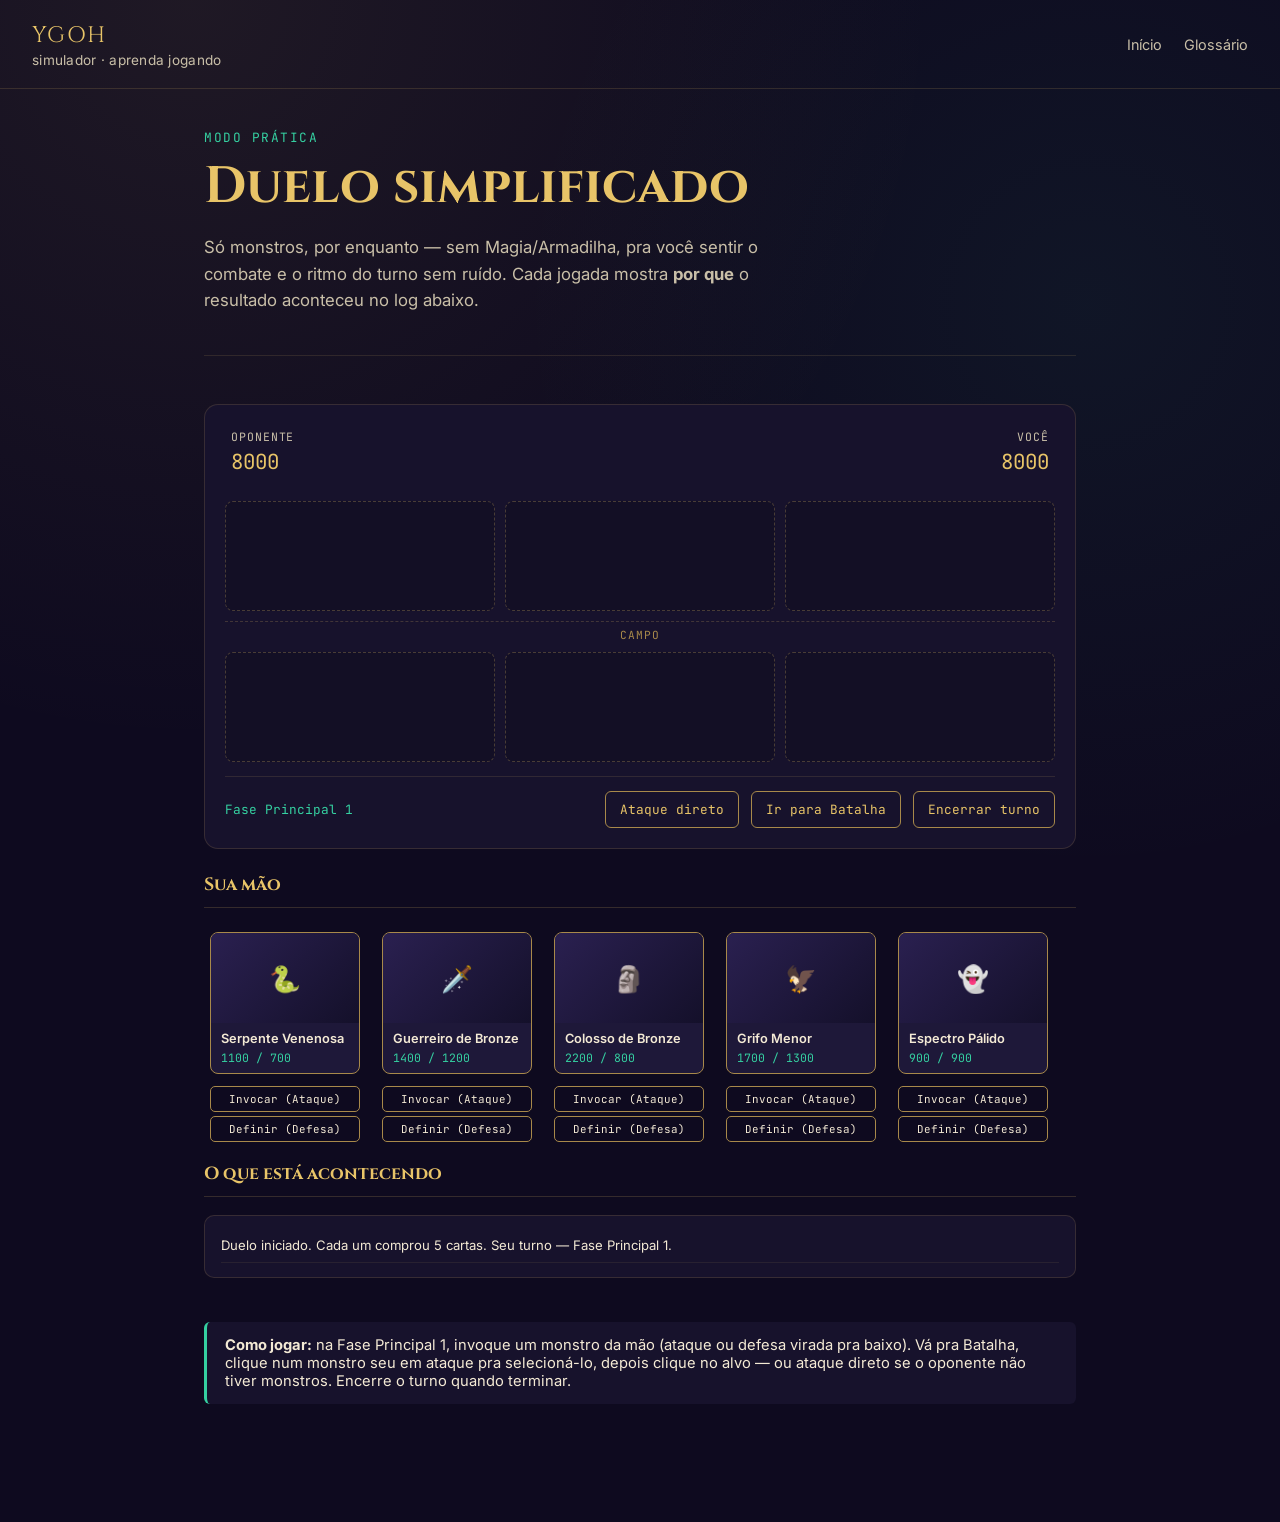
==== simulador.html @ 4f19a4cc "Add files via upload" ====
<!DOCTYPE html>
<html lang="pt-BR">
<head>
<meta charset="UTF-8" />
<meta name="viewport" content="width=device-width, initial-scale=1.0" />
<title>Simulador de Duelo — YGOH</title>
<link rel="preconnect" href="https://fonts.googleapis.com">
<link href="https://fonts.googleapis.com/css2?family=Cinzel:wght@500;600&family=Inter:wght@400;500;600&family=JetBrains+Mono:wght@400;500&display=swap" rel="stylesheet">
<link rel="stylesheet" href="style.css" />
</head>
<body>

<header class="site">
  <div class="brand">YGOH<span>simulador · aprenda jogando</span></div>
  <nav class="crumbs">
    <a href="index.html">Início</a>
    <a href="simbolos.html">Glossário</a>
  </nav>
</header>

<main>
  <section class="hero" style="padding-top:0; padding-bottom:24px;">
    <div class="eyebrow">Modo prática</div>
    <h1>Duelo simplificado</h1>
    <p>Só monstros, por enquanto — sem Magia/Armadilha, pra você sentir o combate e o ritmo do turno sem ruído. Cada jogada mostra <strong>por que</strong> o resultado aconteceu no log abaixo.</p>
  </section>

  <div class="tabuleiro">
    <div class="barra-lp">
      <div class="lado">
        <span class="rotulo">Oponente</span>
        <span class="valor" id="lp-ia">8000</span>
      </div>
      <div class="lado dir">
        <span class="rotulo">Você</span>
        <span class="valor" id="lp-jogador">8000</span>
      </div>
    </div>

    <div class="campo-linha" id="campo-ia"></div>
    <div class="divisor-campo">campo</div>
    <div class="campo-linha" id="campo-jogador"></div>

    <div id="aviso-alvo">
      Monstro selecionado. Clique num monstro do oponente pra atacar, ou use "Ataque direto" se o campo dele estiver vazio.
    </div>

    <div class="controles-turno">
      <span class="fase-label" id="fase-atual">Fase Principal 1</span>
      <button id="btn-ataque-direto">Ataque direto</button>
      <button id="btn-batalha">Ir para Batalha</button>
      <button id="btn-encerrar">Encerrar turno</button>
    </div>
  </div>

  <section class="secao" style="margin-bottom:20px;">
    <h2 style="font-size:1.1rem;">Sua mão</h2>
    <div class="mao-linha" id="mao-jogador"></div>
  </section>

  <section class="secao">
    <h2 style="font-size:1.1rem;">O que está acontecendo</h2>
    <div class="painel-log" id="log"></div>
  </section>

  <div class="callout">
    <strong>Como jogar:</strong> na Fase Principal 1, invoque um monstro da mão (ataque ou defesa virada pra baixo). Vá pra Batalha, clique num monstro seu em ataque pra selecioná-lo, depois clique no alvo — ou ataque direto se o oponente não tiver monstros. Encerre o turno quando terminar.
  </div>
</main>

<div id="overlay-fim">
  <h2 id="overlay-msg"></h2>
  <button id="btn-reiniciar">Jogar de novo</button>
</div>

<script src="simulador.js"></script>
</body>
</html>
---- style.css ----
/* ===========================================================
   YGOH — Aprenda Yu-Gi-Oh do zero
   Paleta: vazio noturno + ouro de tabuleta + toque de esmeralda
   =========================================================== */

:root {
  --void: #0e0a1f;
  --void-panel: #17122c;
  --void-panel-2: #1e1839;
  --gold: #e8c468;
  --gold-dim: #a8894a;
  --parchment: #f4ead5;
  --parchment-dim: #c9bfa8;
  --emerald: #35d0a1;
  --danger: #e8636b;

  --font-display: "Cinzel", "Georgia", serif;
  --font-body: "Inter", system-ui, sans-serif;
  --font-mono: "JetBrains Mono", ui-monospace, monospace;

  --radius: 10px;
}

* { box-sizing: border-box; }

html, body {
  margin: 0;
  padding: 0;
  background: var(--void);
  color: var(--parchment);
  font-family: var(--font-body);
  scroll-behavior: smooth;
}

body {
  background-image:
    radial-gradient(circle at 15% 0%, rgba(232, 196, 104, 0.08), transparent 40%),
    radial-gradient(circle at 85% 20%, rgba(53, 208, 161, 0.06), transparent 35%);
  min-height: 100vh;
}

a { color: inherit; text-decoration: none; }

/* ---------- topo ---------- */
header.site {
  display: flex;
  align-items: center;
  justify-content: space-between;
  padding: 20px 32px;
  border-bottom: 1px solid rgba(232, 196, 104, 0.15);
}

header.site .brand {
  font-family: var(--font-display);
  font-size: 1.4rem;
  letter-spacing: 0.06em;
  color: var(--gold);
}

header.site .brand span {
  color: var(--parchment-dim);
  font-size: 0.85rem;
  display: block;
  font-family: var(--font-body);
  letter-spacing: 0.02em;
  margin-top: 2px;
}

nav.crumbs a {
  color: var(--parchment-dim);
  font-size: 0.9rem;
  margin-left: 18px;
  transition: color 0.2s;
}
nav.crumbs a:hover, nav.crumbs a.active { color: var(--gold); }

main { max-width: 920px; margin: 0 auto; padding: 40px 24px 100px; }

/* ---------- hero ---------- */
.hero {
  text-align: left;
  padding: 40px 0 56px;
  border-bottom: 1px solid rgba(232, 196, 104, 0.12);
  margin-bottom: 48px;
}

.hero .eyebrow {
  font-family: var(--font-mono);
  color: var(--emerald);
  font-size: 0.8rem;
  letter-spacing: 0.12em;
  text-transform: uppercase;
}

.hero h1 {
  font-family: var(--font-display);
  font-size: clamp(2rem, 5vw, 3.2rem);
  color: var(--gold);
  margin: 12px 0 16px;
  line-height: 1.15;
}

.hero p {
  color: var(--parchment-dim);
  font-size: 1.05rem;
  max-width: 56ch;
  line-height: 1.6;
}

/* ---------- trilha (numerada de propósito: é uma sequência real) ---------- */
.trilha {
  display: flex;
  flex-direction: column;
  gap: 14px;
}

.trilha-item {
  display: grid;
  grid-template-columns: 56px 1fr auto;
  align-items: center;
  gap: 20px;
  padding: 18px 20px;
  background: var(--void-panel);
  border: 1px solid rgba(232, 196, 104, 0.14);
  border-radius: var(--radius);
  transition: border-color 0.2s, transform 0.15s;
}

.trilha-item:hover {
  border-color: var(--gold);
  transform: translateX(4px);
}

.trilha-item .num {
  font-family: var(--font-display);
  font-size: 1.6rem;
  color: var(--gold-dim);
}

.trilha-item.done .num { color: var(--emerald); }

.trilha-item .info h3 {
  margin: 0 0 4px;
  font-size: 1.05rem;
  color: var(--parchment);
}

.trilha-item .info p {
  margin: 0;
  font-size: 0.88rem;
  color: var(--parchment-dim);
}

.trilha-item .status {
  font-family: var(--font-mono);
  font-size: 0.75rem;
  color: var(--parchment-dim);
  white-space: nowrap;
}

.trilha-item.done .status { color: var(--emerald); }

/* ---------- carta oráculo (componente-assinatura) ---------- */
.oraculo {
  perspective: 1200px;
  cursor: pointer;
  margin: 20px 0;
}

.oraculo-inner {
  position: relative;
  min-height: 190px;
  transform-style: preserve-3d;
  transition: transform 0.55s cubic-bezier(.2,.7,.3,1);
  border-radius: 14px;
}

.oraculo.flipped .oraculo-inner { transform: rotateY(180deg); }

.oraculo-face {
  position: absolute;
  inset: 0;
  backface-visibility: hidden;
  border-radius: 14px;
  padding: 22px 24px;
  border: 1.5px solid var(--gold-dim);
  background: linear-gradient(160deg, var(--void-panel-2), var(--void-panel));
  display: flex;
  flex-direction: column;
  justify-content: center;
}

.oraculo-face.front { }
.oraculo-face.back { transform: rotateY(180deg); }

.oraculo-face .tag {
  font-family: var(--font-mono);
  font-size: 0.72rem;
  color: var(--emerald);
  text-transform: uppercase;
  letter-spacing: 0.1em;
  margin-bottom: 8px;
}

.oraculo-face h3 {
  font-family: var(--font-display);
  color: var(--gold);
  margin: 0 0 8px;
  font-size: 1.25rem;
}

.oraculo-face p {
  margin: 0;
  color: var(--parchment-dim);
  line-height: 1.55;
  font-size: 0.95rem;
}

.oraculo-hint {
  font-family: var(--font-mono);
  font-size: 0.72rem;
  color: var(--gold-dim);
  margin-top: 10px;
}

/* ---------- carta de jogo (mini) ---------- */
.carta-mini {
  display: inline-flex;
  flex-direction: column;
  width: 150px;
  border: 1.5px solid var(--gold-dim);
  border-radius: 8px;
  background: var(--void-panel-2);
  overflow: hidden;
  margin: 6px;
  vertical-align: top;
}

.carta-mini .img {
  height: 90px;
  background: linear-gradient(135deg, #2a2050, #14102a);
  display: flex;
  align-items: center;
  justify-content: center;
  font-size: 1.6rem;
}

.carta-mini .corpo { padding: 8px 10px; }

.carta-mini .nome {
  font-size: 0.8rem;
  color: var(--parchment);
  font-weight: 600;
  margin-bottom: 4px;
}

.carta-mini .stats {
  font-family: var(--font-mono);
  font-size: 0.72rem;
  color: var(--emerald);
}

/* ---------- blocos de conteúdo ---------- */
.secao { margin-bottom: 44px; }

.secao h2 {
  font-family: var(--font-display);
  color: var(--gold);
  font-size: 1.5rem;
  border-bottom: 1px solid rgba(232, 196, 104, 0.18);
  padding-bottom: 10px;
  margin-bottom: 18px;
}

.secao p, .secao li {
  line-height: 1.7;
  color: var(--parchment-dim);
  font-size: 0.98rem;
}

.secao strong { color: var(--parchment); }

.callout {
  background: var(--void-panel);
  border-left: 3px solid var(--emerald);
  padding: 14px 18px;
  border-radius: 6px;
  margin: 18px 0;
  font-size: 0.92rem;
}

.grid-2 {
  display: grid;
  grid-template-columns: 1fr 1fr;
  gap: 16px;
}

@media (max-width: 640px) {
  .grid-2 { grid-template-columns: 1fr; }
  .trilha-item { grid-template-columns: 40px 1fr; }
  .trilha-item .status { grid-column: 2; }
}

/* ---------- simulador de duelo ---------- */

.tabuleiro {
  background: var(--void-panel);
  border: 1px solid rgba(232, 196, 104, 0.15);
  border-radius: 14px;
  padding: 20px;
  margin-bottom: 24px;
}

.barra-lp {
  display: flex;
  justify-content: space-between;
  align-items: center;
  font-family: var(--font-mono);
  font-size: 0.85rem;
  padding: 4px 6px 16px;
}

.barra-lp .lado { display: flex; flex-direction: column; gap: 4px; }
.barra-lp .lado.dir { align-items: flex-end; }
.barra-lp .rotulo { color: var(--parchment-dim); font-size: 0.72rem; letter-spacing: 0.08em; text-transform: uppercase; }
.barra-lp .valor { font-size: 1.3rem; color: var(--gold); }
.barra-lp .valor.baixo { color: var(--danger); }

.campo-linha {
  display: grid;
  grid-template-columns: repeat(3, 1fr);
  gap: 10px;
  margin: 10px 0;
}

.zona {
  min-height: 110px;
  border: 1px dashed rgba(232, 196, 104, 0.25);
  border-radius: 8px;
  display: flex;
  align-items: center;
  justify-content: center;
  background: rgba(0,0,0,0.15);
}

.zona.ocupada { border-style: solid; border-color: var(--gold-dim); background: var(--void-panel-2); }
.zona.clicavel { cursor: pointer; border-color: var(--emerald); box-shadow: 0 0 0 1px var(--emerald) inset; }
.zona.clicavel:hover { background: rgba(53, 208, 161, 0.08); }

.carta-campo { text-align: center; padding: 8px; width: 100%; }
.carta-campo .icone { font-size: 1.6rem; }
.carta-campo .verso { font-size: 1.8rem; color: var(--gold-dim); }
.carta-campo .nome { font-size: 0.78rem; color: var(--parchment); margin-top: 2px; }
.carta-campo .stats { font-family: var(--font-mono); font-size: 0.72rem; color: var(--emerald); }
.carta-campo .pos-tag { font-size: 0.65rem; color: var(--parchment-dim); text-transform: uppercase; letter-spacing: 0.05em; margin-top: 2px; }

.divisor-campo {
  text-align: center;
  font-family: var(--font-mono);
  font-size: 0.7rem;
  color: var(--gold-dim);
  letter-spacing: 0.1em;
  text-transform: uppercase;
  margin: 6px 0;
  border-top: 1px dashed rgba(232, 196, 104, 0.2);
  padding-top: 6px;
}

.controles-turno {
  display: flex;
  align-items: center;
  gap: 12px;
  flex-wrap: wrap;
  margin-top: 14px;
  padding-top: 14px;
  border-top: 1px solid rgba(232, 196, 104, 0.12);
}

.controles-turno .fase-label {
  font-family: var(--font-mono);
  font-size: 0.8rem;
  color: var(--emerald);
  margin-right: auto;
}

.controles-turno button {
  font-family: var(--font-mono);
  font-size: 0.8rem;
  background: transparent;
  color: var(--gold);
  border: 1px solid var(--gold-dim);
  border-radius: 6px;
  padding: 9px 14px;
  cursor: pointer;
  transition: background 0.2s;
}
.controles-turno button:hover:not(:disabled) { background: rgba(232, 196, 104, 0.1); }
.controles-turno button:disabled { opacity: 0.35; cursor: not-allowed; }

#aviso-alvo {
  display: none;
  font-size: 0.82rem;
  color: var(--emerald);
  background: rgba(53, 208, 161, 0.08);
  border: 1px solid rgba(53, 208, 161, 0.3);
  padding: 8px 12px;
  border-radius: 6px;
  margin-top: 10px;
}

.mao-linha {
  display: flex;
  gap: 10px;
  flex-wrap: wrap;
  margin-top: 8px;
}

.carta-mao { display: flex; flex-direction: column; align-items: center; }
.acoes-mao { display: flex; flex-direction: column; gap: 4px; margin-top: 6px; width: 150px; }
.acoes-mao button {
  font-size: 0.68rem;
  font-family: var(--font-mono);
  background: transparent;
  border: 1px solid var(--gold-dim);
  color: var(--parchment);
  border-radius: 5px;
  padding: 5px;
  cursor: pointer;
}
.acoes-mao button:hover:not(:disabled) { border-color: var(--gold); color: var(--gold); }
.acoes-mao button:disabled { opacity: 0.3; cursor: not-allowed; }

.painel-log {
  background: var(--void-panel);
  border: 1px solid rgba(232, 196, 104, 0.15);
  border-radius: 10px;
  padding: 14px 16px;
  max-height: 220px;
  overflow-y: auto;
  font-size: 0.82rem;
}

.log-linha {
  padding: 6px 0;
  border-bottom: 1px solid rgba(232, 196, 104, 0.08);
  color: var(--parchment-dim);
  line-height: 1.5;
}
.log-linha:first-child { color: var(--parchment); }

#overlay-fim {
  display: none;
  position: fixed;
  inset: 0;
  background: rgba(14, 10, 31, 0.9);
  align-items: center;
  justify-content: center;
  flex-direction: column;
  z-index: 50;
  text-align: center;
  gap: 16px;
}

#overlay-fim h2 {
  font-family: var(--font-display);
  color: var(--gold);
  font-size: 2rem;
}

#overlay-fim button {
  font-family: var(--font-mono);
  background: var(--gold);
  color: var(--void);
  border: none;
  padding: 12px 20px;
  border-radius: 6px;
  cursor: pointer;
  font-weight: 600;
}

/* ---------- navegação inferior ---------- */
.prox-nav {
  display: flex;
  justify-content: space-between;
  margin-top: 56px;
  padding-top: 24px;
  border-top: 1px solid rgba(232, 196, 104, 0.15);
}

.prox-nav a {
  font-family: var(--font-mono);
  font-size: 0.85rem;
  color: var(--gold);
  border: 1px solid var(--gold-dim);
  padding: 10px 16px;
  border-radius: 6px;
  transition: background 0.2s;
}
.prox-nav a:hover { background: rgba(232, 196, 104, 0.1); }

/* acessibilidade: foco visível */
a:focus-visible, .oraculo:focus-visible, button:focus-visible {
  outline: 2px solid var(--emerald);
  outline-offset: 3px;
}

@media (prefers-reduced-motion: reduce) {
  * { transition: none !important; animation: none !important; }
}
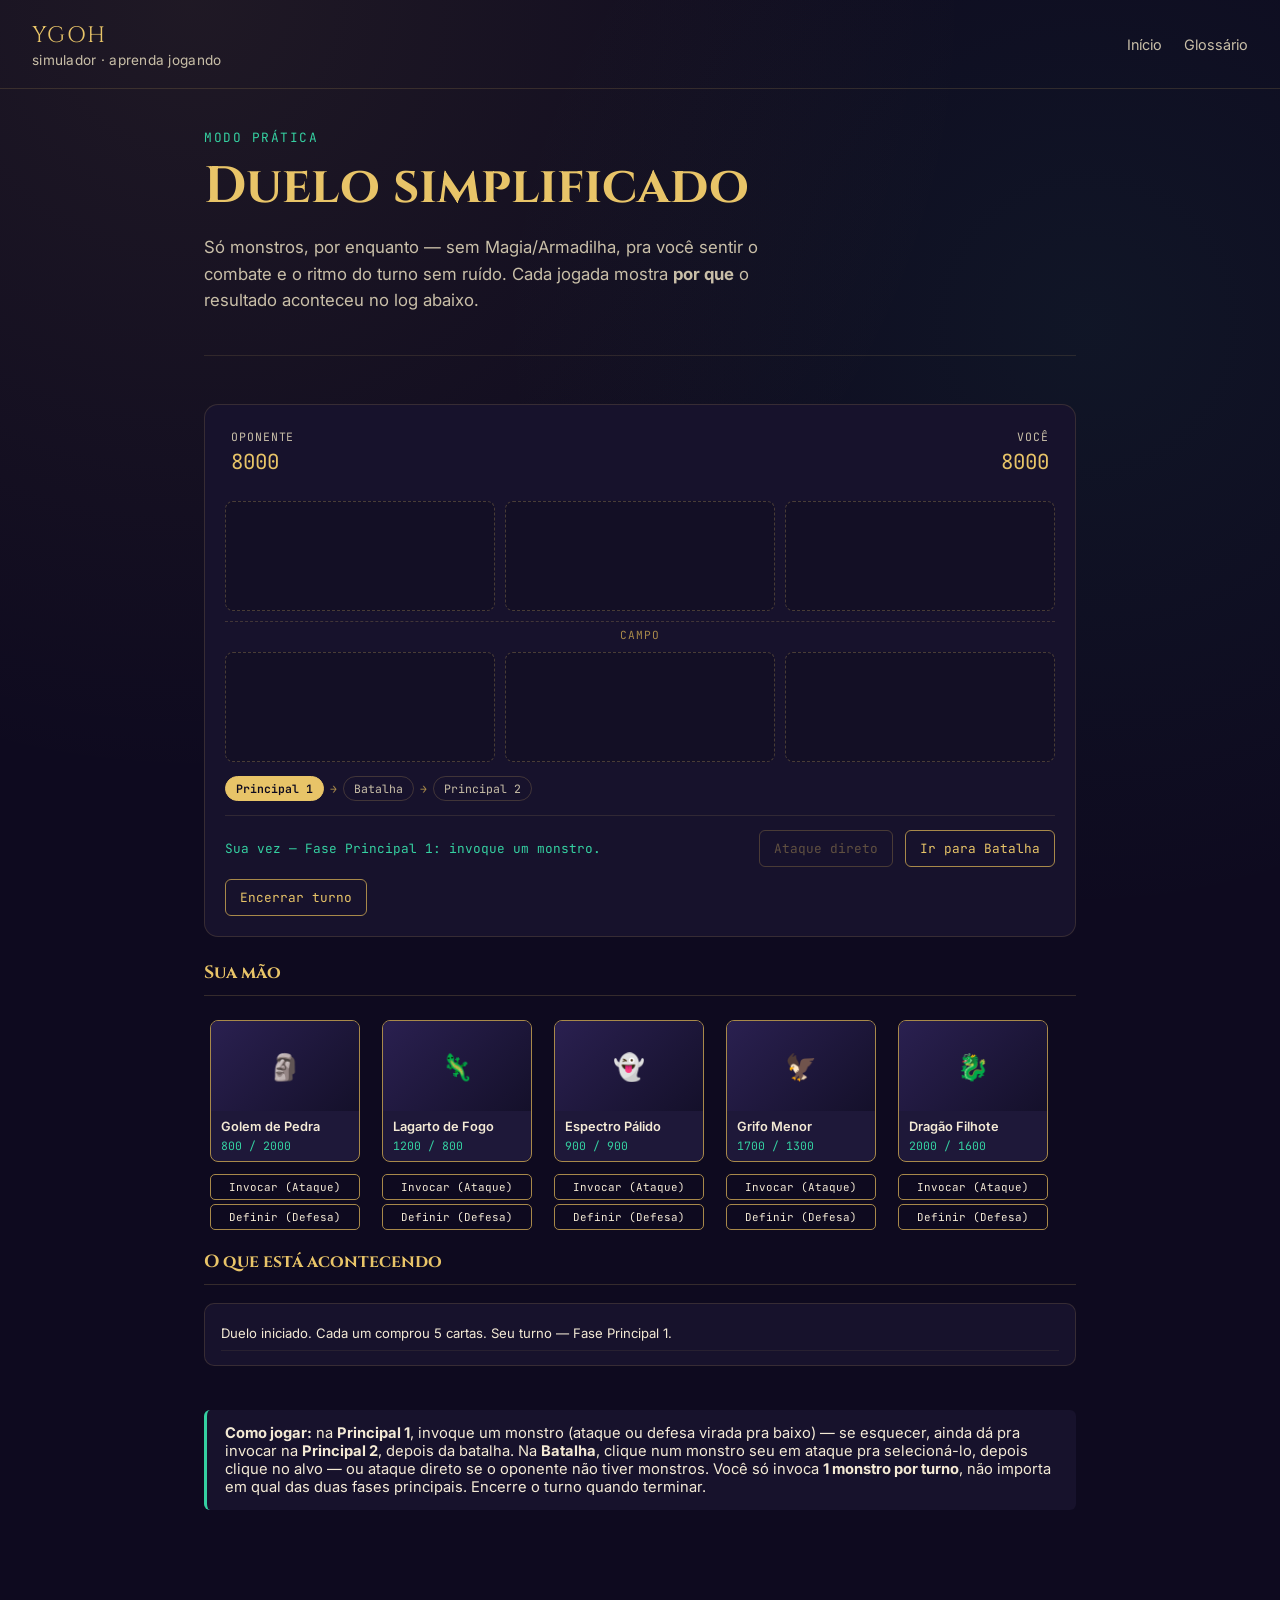
==== commit 9b7674dc: "Add files via upload" ====
--- a/simulador.html
+++ b/simulador.html
@@ -45,10 +45,13 @@
       Monstro selecionado. Clique num monstro do oponente pra atacar, ou use "Ataque direto" se o campo dele estiver vazio.
     </div>
 
+    <div class="stepper" id="stepper"></div>
+
     <div class="controles-turno">
       <span class="fase-label" id="fase-atual">Fase Principal 1</span>
-      <button id="btn-ataque-direto">Ataque direto</button>
+      <button id="btn-ataque-direto" title="Selecione um monstro primeiro">Ataque direto</button>
       <button id="btn-batalha">Ir para Batalha</button>
+      <button id="btn-main2">Ir para Principal 2</button>
       <button id="btn-encerrar">Encerrar turno</button>
     </div>
   </div>
@@ -56,6 +59,7 @@
   <section class="secao" style="margin-bottom:20px;">
     <h2 style="font-size:1.1rem;">Sua mão</h2>
     <div class="mao-linha" id="mao-jogador"></div>
+    <div id="motivo-mao" style="font-size:0.78rem; color:var(--parchment-dim); margin-top:8px; font-family:var(--font-mono);"></div>
   </section>
 
   <section class="secao">
@@ -64,7 +68,7 @@
   </section>
 
   <div class="callout">
-    <strong>Como jogar:</strong> na Fase Principal 1, invoque um monstro da mão (ataque ou defesa virada pra baixo). Vá pra Batalha, clique num monstro seu em ataque pra selecioná-lo, depois clique no alvo — ou ataque direto se o oponente não tiver monstros. Encerre o turno quando terminar.
+    <strong>Como jogar:</strong> na <strong>Principal 1</strong>, invoque um monstro (ataque ou defesa virada pra baixo) — se esquecer, ainda dá pra invocar na <strong>Principal 2</strong>, depois da batalha. Na <strong>Batalha</strong>, clique num monstro seu em ataque pra selecioná-lo, depois clique no alvo — ou ataque direto se o oponente não tiver monstros. Você só invoca <strong>1 monstro por turno</strong>, não importa em qual das duas fases principais. Encerre o turno quando terminar.
   </div>
 </main>
 
--- a/style.css
+++ b/style.css
@@ -366,6 +366,27 @@
   padding-top: 6px;
 }
 
+.stepper {
+  display: flex;
+  align-items: center;
+  gap: 6px;
+  margin-top: 14px;
+  font-family: var(--font-mono);
+  font-size: 0.72rem;
+  flex-wrap: wrap;
+}
+
+.stepper .passo {
+  padding: 4px 10px;
+  border-radius: 20px;
+  border: 1px solid rgba(232, 196, 104, 0.2);
+  color: var(--parchment-dim);
+}
+
+.stepper .passo.feito { color: var(--emerald); border-color: rgba(53, 208, 161, 0.4); }
+.stepper .passo.ativo { color: var(--void); background: var(--gold); border-color: var(--gold); font-weight: 600; }
+.stepper .seta { color: var(--gold-dim); }
+
 .controles-turno {
   display: flex;
   align-items: center;
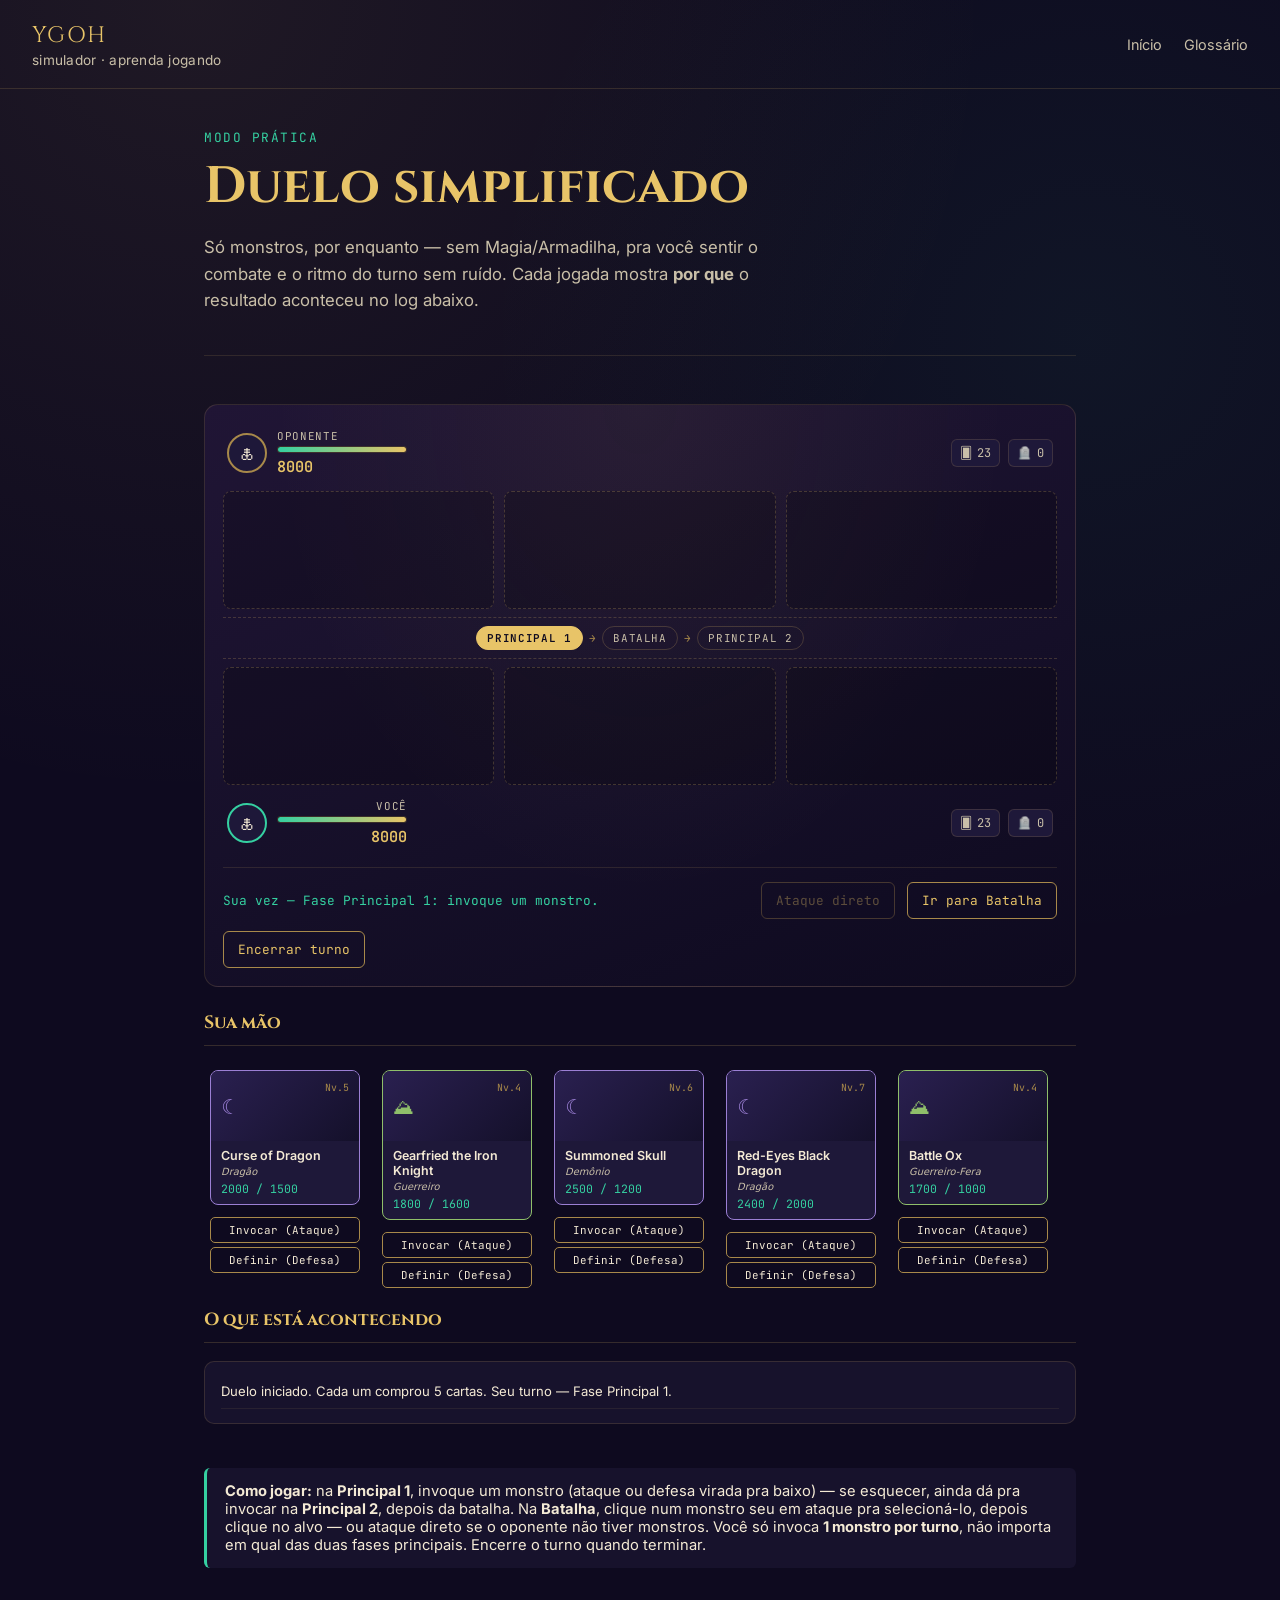
==== commit dd7e106c: "Add files via upload" ====
--- a/simulador.html
+++ b/simulador.html
@@ -26,26 +26,43 @@
   </section>
 
   <div class="tabuleiro">
-    <div class="barra-lp">
-      <div class="lado">
-        <span class="rotulo">Oponente</span>
-        <span class="valor" id="lp-ia">8000</span>
+    <div class="linha-duelista">
+      <div class="duelista">
+        <div class="avatar-duelista ia">🜏</div>
+        <div class="info-duelista">
+          <span class="rotulo">Oponente</span>
+          <div class="barra-lp-container"><div class="barra-lp-fill" id="lp-barra-ia"></div></div>
+          <span class="valor-lp" id="lp-ia">8000</span>
+        </div>
       </div>
-      <div class="lado dir">
-        <span class="rotulo">Você</span>
-        <span class="valor" id="lp-jogador">8000</span>
+      <div class="pilhas">
+        <div class="pilha" title="Deck">🂠<span id="deck-ia">20</span></div>
+        <div class="pilha" title="Cemitério">🪦<span id="cemiterio-ia">0</span></div>
       </div>
     </div>
 
     <div class="campo-linha" id="campo-ia"></div>
-    <div class="divisor-campo">campo</div>
+    <div class="divisor-campo" id="stepper"></div>
     <div class="campo-linha" id="campo-jogador"></div>
+
+    <div class="linha-duelista inverte">
+      <div class="pilhas">
+        <div class="pilha" title="Deck">🂠<span id="deck-jogador">20</span></div>
+        <div class="pilha" title="Cemitério">🪦<span id="cemiterio-jogador">0</span></div>
+      </div>
+      <div class="duelista">
+        <div class="info-duelista dir">
+          <span class="rotulo">Você</span>
+          <div class="barra-lp-container"><div class="barra-lp-fill" id="lp-barra-jogador"></div></div>
+          <span class="valor-lp" id="lp-jogador">8000</span>
+        </div>
+        <div class="avatar-duelista jogador">🜏</div>
+      </div>
+    </div>
 
     <div id="aviso-alvo">
       Monstro selecionado. Clique num monstro do oponente pra atacar, ou use "Ataque direto" se o campo dele estiver vazio.
     </div>
-
-    <div class="stepper" id="stepper"></div>
 
     <div class="controles-turno">
       <span class="fase-label" id="fase-atual">Fase Principal 1</span>
--- a/style.css
+++ b/style.css
@@ -228,7 +228,7 @@
   display: inline-flex;
   flex-direction: column;
   width: 150px;
-  border: 1.5px solid var(--gold-dim);
+  border: 1.5px solid var(--cor-at, var(--gold-dim));
   border-radius: 8px;
   background: var(--void-panel-2);
   overflow: hidden;
@@ -237,20 +237,31 @@
 }
 
 .carta-mini .img {
-  height: 90px;
+  height: 70px;
   background: linear-gradient(135deg, #2a2050, #14102a);
   display: flex;
   align-items: center;
-  justify-content: center;
-  font-size: 1.6rem;
-}
+  justify-content: space-between;
+  padding: 8px 10px;
+  font-size: 1.3rem;
+}
+.carta-mini .img .at-icone { color: var(--cor-at, var(--gold)); }
+.carta-mini .img .nivel { font-family: var(--font-mono); font-size: 0.62rem; color: var(--gold-dim); align-self: flex-start; margin-top: 2px; }
 
 .carta-mini .corpo { padding: 8px 10px; }
 
 .carta-mini .nome {
-  font-size: 0.8rem;
+  font-size: 0.78rem;
   color: var(--parchment);
   font-weight: 600;
+  margin-bottom: 2px;
+  line-height: 1.2;
+}
+
+.carta-mini .tipo-monstro {
+  font-size: 0.62rem;
+  color: var(--parchment-dim);
+  font-style: italic;
   margin-bottom: 4px;
 }
 
@@ -304,88 +315,131 @@
 /* ---------- simulador de duelo ---------- */
 
 .tabuleiro {
-  background: var(--void-panel);
+  background:
+    radial-gradient(ellipse at top, rgba(232,196,104,0.06), transparent 60%),
+    linear-gradient(160deg, #201535, #150f28 60%, #0e0a1f);
   border: 1px solid rgba(232, 196, 104, 0.15);
   border-radius: 14px;
-  padding: 20px;
+  padding: 18px;
   margin-bottom: 24px;
 }
 
-.barra-lp {
-  display: flex;
+.linha-duelista {
+  display: flex;
+  align-items: center;
   justify-content: space-between;
-  align-items: center;
-  font-family: var(--font-mono);
-  font-size: 0.85rem;
-  padding: 4px 6px 16px;
-}
-
-.barra-lp .lado { display: flex; flex-direction: column; gap: 4px; }
-.barra-lp .lado.dir { align-items: flex-end; }
-.barra-lp .rotulo { color: var(--parchment-dim); font-size: 0.72rem; letter-spacing: 0.08em; text-transform: uppercase; }
-.barra-lp .valor { font-size: 1.3rem; color: var(--gold); }
-.barra-lp .valor.baixo { color: var(--danger); }
+  gap: 12px;
+  padding: 6px 4px;
+}
+.linha-duelista.inverte { flex-direction: row-reverse; }
+
+.duelista { display: flex; align-items: center; gap: 10px; }
+.linha-duelista.inverte .duelista { flex-direction: row-reverse; }
+
+.avatar-duelista {
+  width: 40px; height: 40px;
+  border-radius: 50%;
+  display: flex; align-items: center; justify-content: center;
+  font-size: 1.2rem;
+  border: 2px solid var(--gold-dim);
+  background: var(--void-panel-2);
+  flex-shrink: 0;
+}
+.avatar-duelista.jogador { border-color: var(--emerald); }
+
+.info-duelista { display: flex; flex-direction: column; gap: 3px; min-width: 130px; }
+.info-duelista.dir { align-items: flex-end; }
+.info-duelista .rotulo { font-family: var(--font-mono); font-size: 0.68rem; color: var(--parchment-dim); text-transform: uppercase; letter-spacing: 0.06em; }
+.info-duelista .valor-lp { font-family: var(--font-mono); font-size: 0.95rem; color: var(--gold); font-weight: 600; }
+
+.barra-lp-container {
+  width: 130px; height: 7px;
+  background: rgba(0,0,0,0.4);
+  border-radius: 4px;
+  overflow: hidden;
+  border: 1px solid rgba(232,196,104,0.2);
+}
+.barra-lp-fill {
+  height: 100%;
+  width: 100%;
+  background: linear-gradient(90deg, var(--emerald), var(--gold));
+  transition: width 0.4s ease;
+}
+
+.pilhas { display: flex; gap: 8px; }
+.pilha {
+  font-family: var(--font-mono);
+  font-size: 0.75rem;
+  color: var(--parchment-dim);
+  background: var(--void-panel-2);
+  border: 1px solid rgba(232,196,104,0.15);
+  border-radius: 6px;
+  padding: 5px 8px;
+  display: flex; align-items: center; gap: 5px;
+}
 
 .campo-linha {
   display: grid;
   grid-template-columns: repeat(3, 1fr);
   gap: 10px;
-  margin: 10px 0;
+  margin: 8px 0;
 }
 
 .zona {
-  min-height: 110px;
-  border: 1px dashed rgba(232, 196, 104, 0.25);
+  min-height: 118px;
+  border: 1px dashed rgba(232, 196, 104, 0.22);
   border-radius: 8px;
   display: flex;
   align-items: center;
   justify-content: center;
-  background: rgba(0,0,0,0.15);
-}
-
-.zona.ocupada { border-style: solid; border-color: var(--gold-dim); background: var(--void-panel-2); }
+  background: rgba(0,0,0,0.2);
+}
+
+.zona.ocupada {
+  border-style: solid;
+  border-color: var(--cor-at, var(--gold-dim));
+  background: var(--void-panel-2);
+  box-shadow: 0 0 12px -4px var(--cor-at, transparent);
+}
 .zona.clicavel { cursor: pointer; border-color: var(--emerald); box-shadow: 0 0 0 1px var(--emerald) inset; }
 .zona.clicavel:hover { background: rgba(53, 208, 161, 0.08); }
 
 .carta-campo { text-align: center; padding: 8px; width: 100%; }
-.carta-campo .icone { font-size: 1.6rem; }
+.carta-campo .topo-carta { display: flex; justify-content: space-between; padding: 0 4px; }
+.carta-campo .at-icone { font-size: 0.85rem; color: var(--cor-at, var(--gold)); }
+.carta-campo .nivel { font-family: var(--font-mono); font-size: 0.62rem; color: var(--gold-dim); }
 .carta-campo .verso { font-size: 1.8rem; color: var(--gold-dim); }
-.carta-campo .nome { font-size: 0.78rem; color: var(--parchment); margin-top: 2px; }
-.carta-campo .stats { font-family: var(--font-mono); font-size: 0.72rem; color: var(--emerald); }
-.carta-campo .pos-tag { font-size: 0.65rem; color: var(--parchment-dim); text-transform: uppercase; letter-spacing: 0.05em; margin-top: 2px; }
+.carta-campo .nome { font-size: 0.73rem; color: var(--parchment); margin-top: 3px; font-weight: 600; line-height: 1.2; }
+.carta-campo .tipo-monstro { font-size: 0.62rem; color: var(--parchment-dim); font-style: italic; }
+.carta-campo .stats { font-family: var(--font-mono); font-size: 0.72rem; color: var(--emerald); margin-top: 2px; }
+.carta-campo .pos-tag { font-size: 0.62rem; color: var(--parchment-dim); text-transform: uppercase; letter-spacing: 0.05em; margin-top: 2px; }
 
 .divisor-campo {
-  text-align: center;
-  font-family: var(--font-mono);
-  font-size: 0.7rem;
+  display: flex;
+  align-items: center;
+  gap: 6px;
+  justify-content: center;
+  font-family: var(--font-mono);
+  font-size: 0.68rem;
   color: var(--gold-dim);
-  letter-spacing: 0.1em;
+  letter-spacing: 0.06em;
   text-transform: uppercase;
-  margin: 6px 0;
+  margin: 8px 0;
+  padding: 8px 0;
   border-top: 1px dashed rgba(232, 196, 104, 0.2);
-  padding-top: 6px;
-}
-
-.stepper {
-  display: flex;
-  align-items: center;
-  gap: 6px;
-  margin-top: 14px;
-  font-family: var(--font-mono);
-  font-size: 0.72rem;
+  border-bottom: 1px dashed rgba(232, 196, 104, 0.2);
   flex-wrap: wrap;
 }
 
-.stepper .passo {
+.divisor-campo .passo {
   padding: 4px 10px;
   border-radius: 20px;
   border: 1px solid rgba(232, 196, 104, 0.2);
   color: var(--parchment-dim);
 }
-
-.stepper .passo.feito { color: var(--emerald); border-color: rgba(53, 208, 161, 0.4); }
-.stepper .passo.ativo { color: var(--void); background: var(--gold); border-color: var(--gold); font-weight: 600; }
-.stepper .seta { color: var(--gold-dim); }
+.divisor-campo .passo.feito { color: var(--emerald); border-color: rgba(53, 208, 161, 0.4); }
+.divisor-campo .passo.ativo { color: var(--void); background: var(--gold); border-color: var(--gold); font-weight: 600; }
+.divisor-campo .seta { color: var(--gold-dim); }
 
 .controles-turno {
   display: flex;
